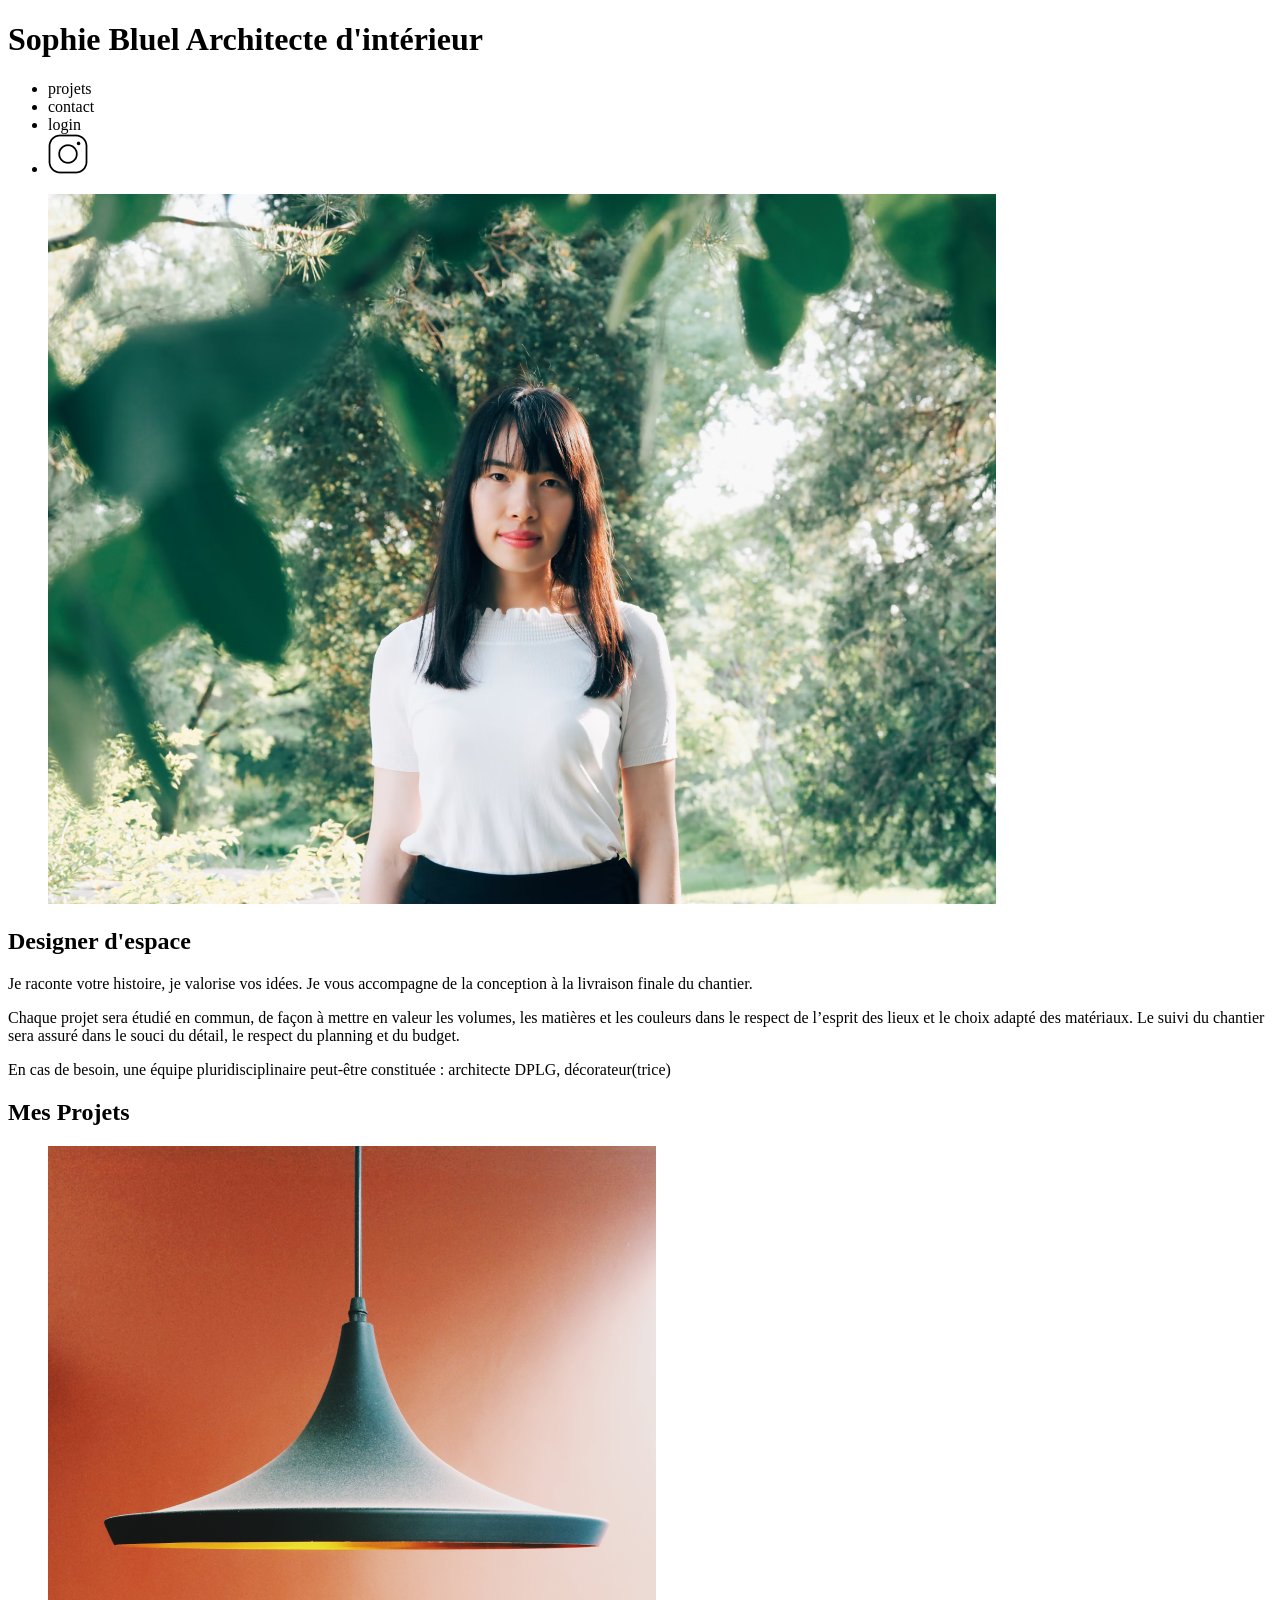
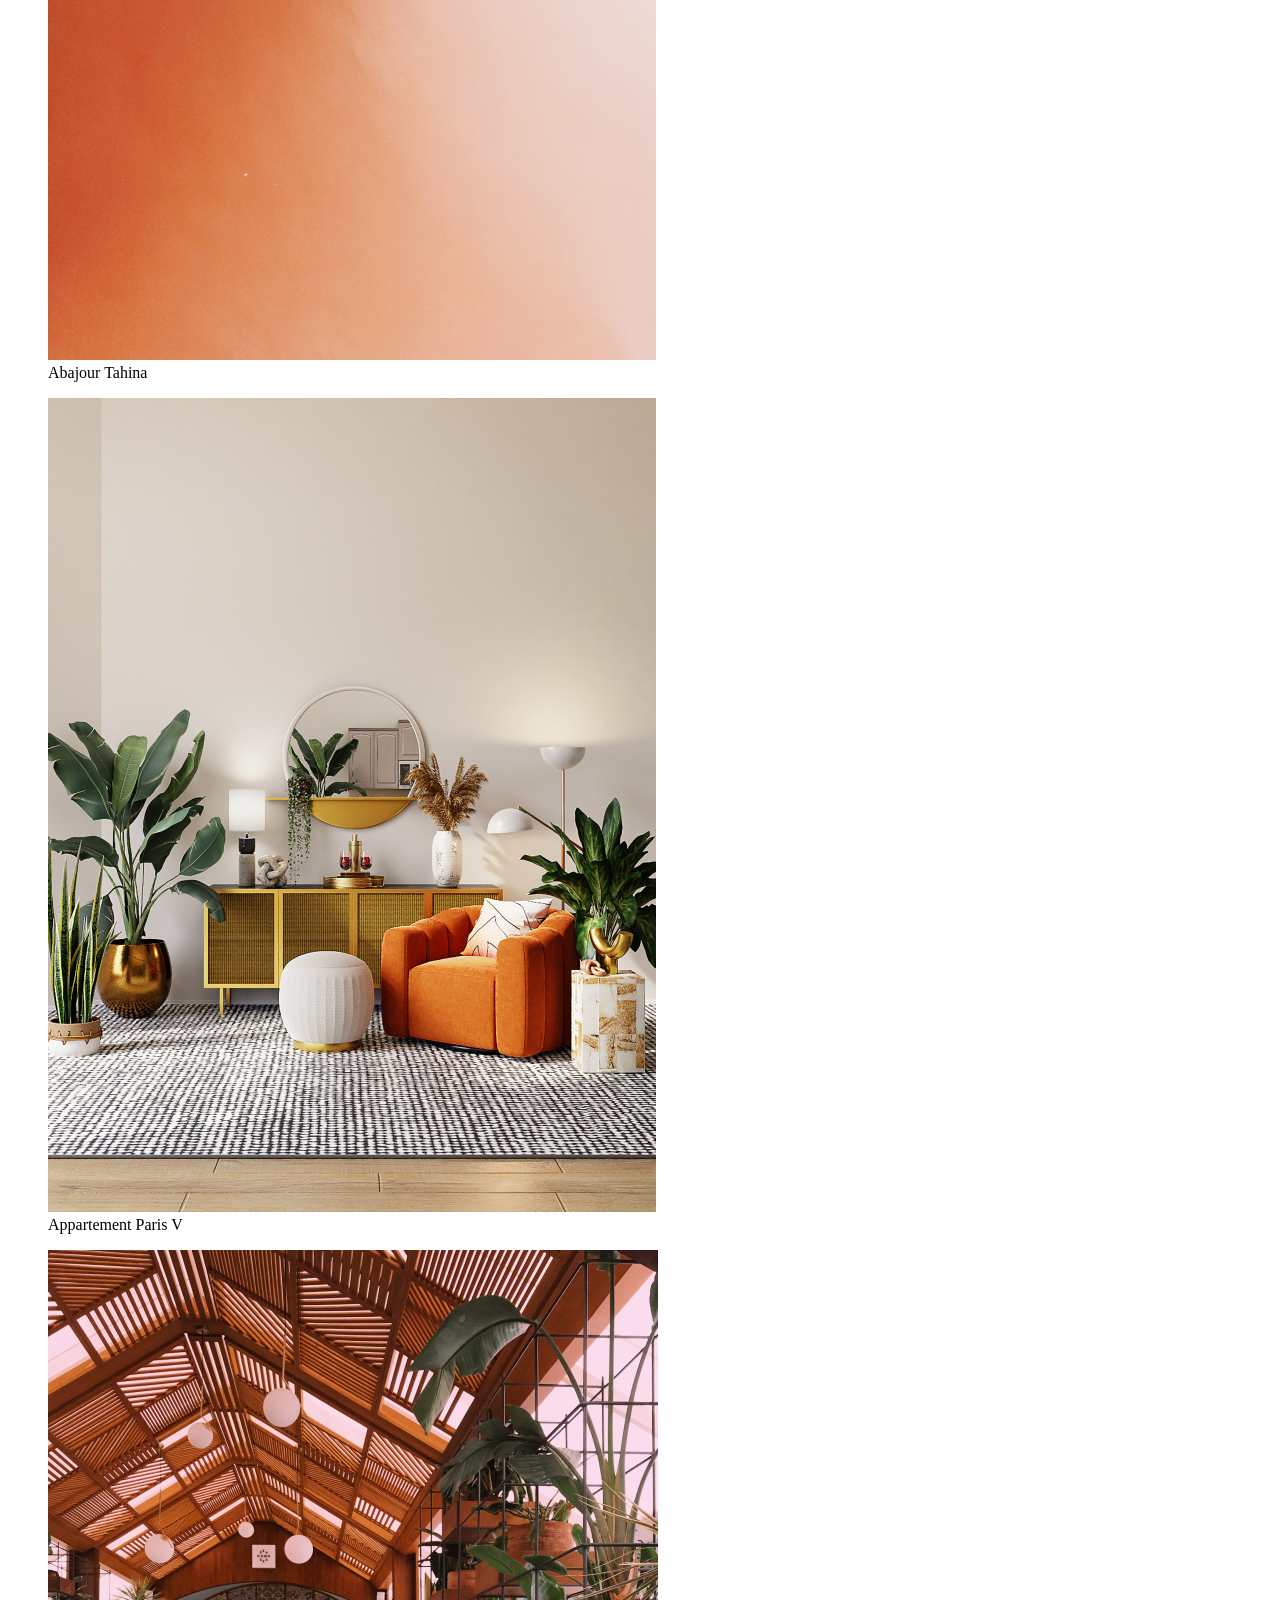
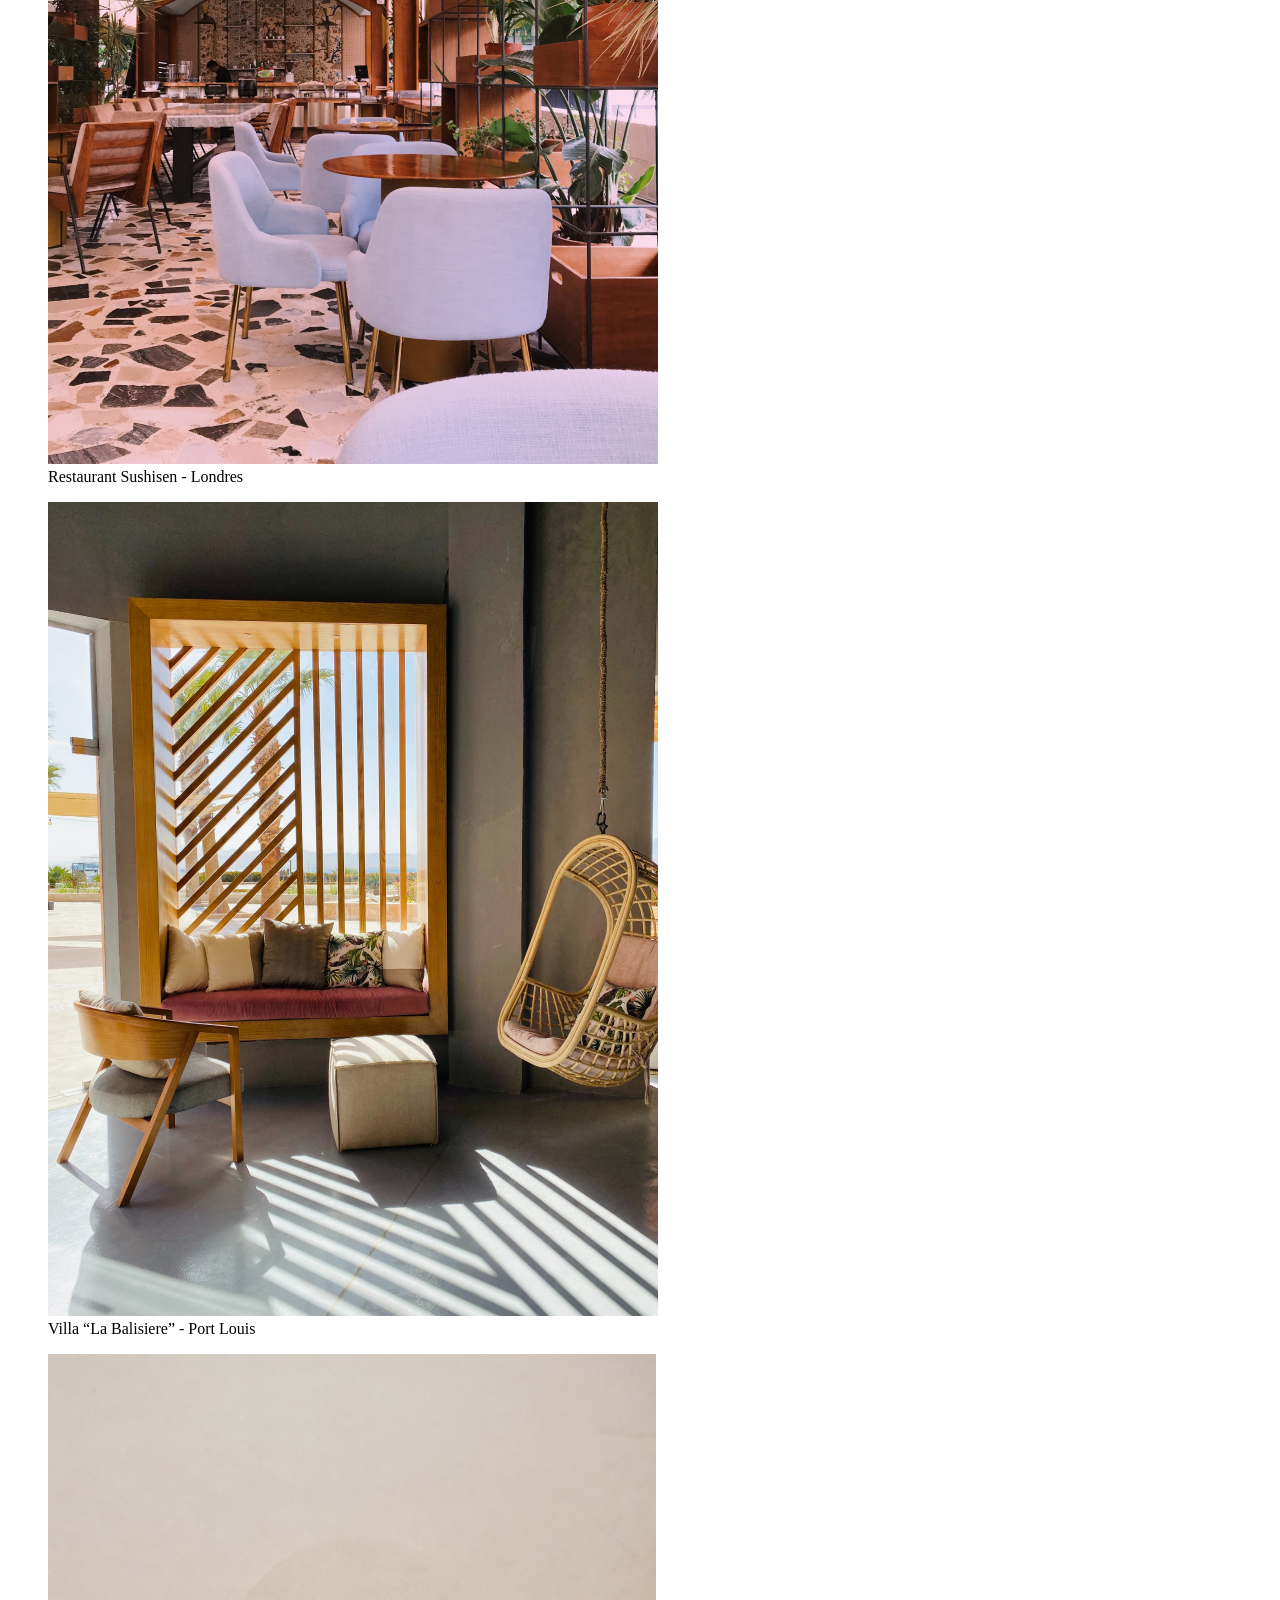
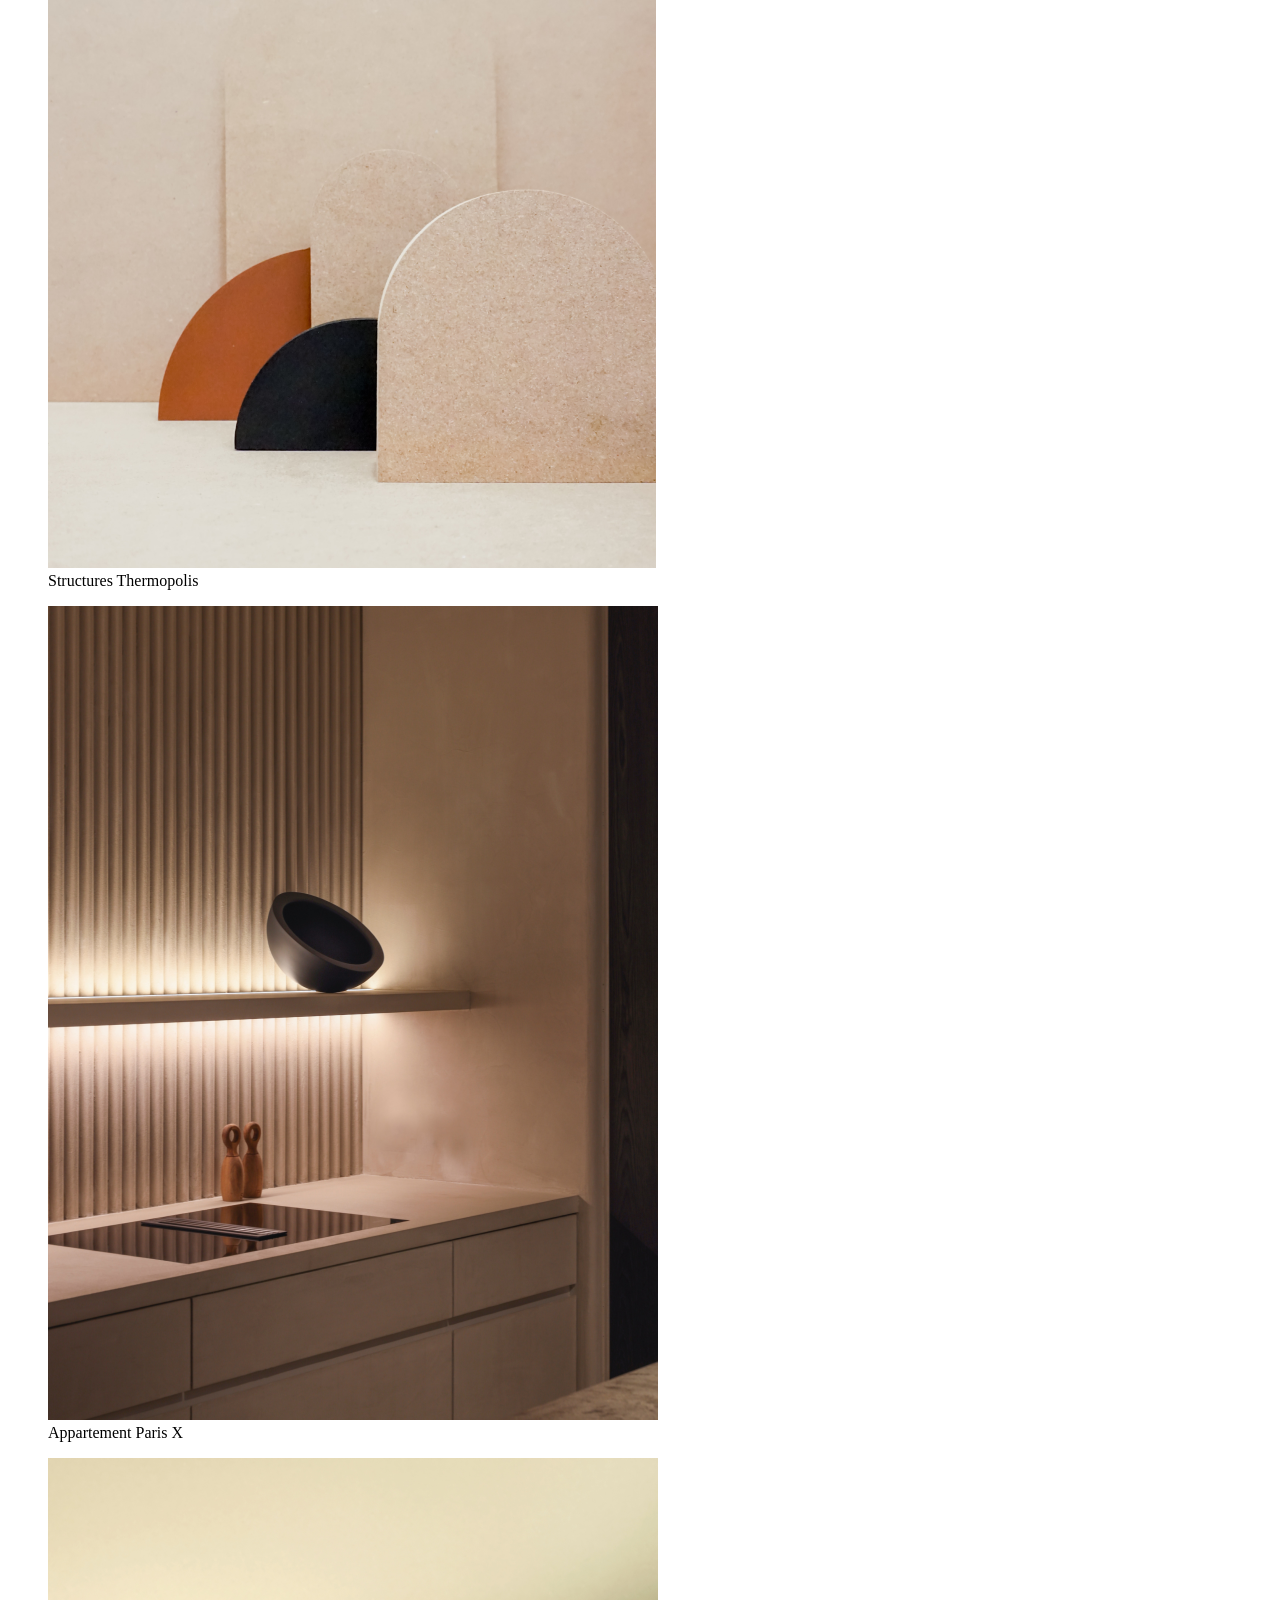
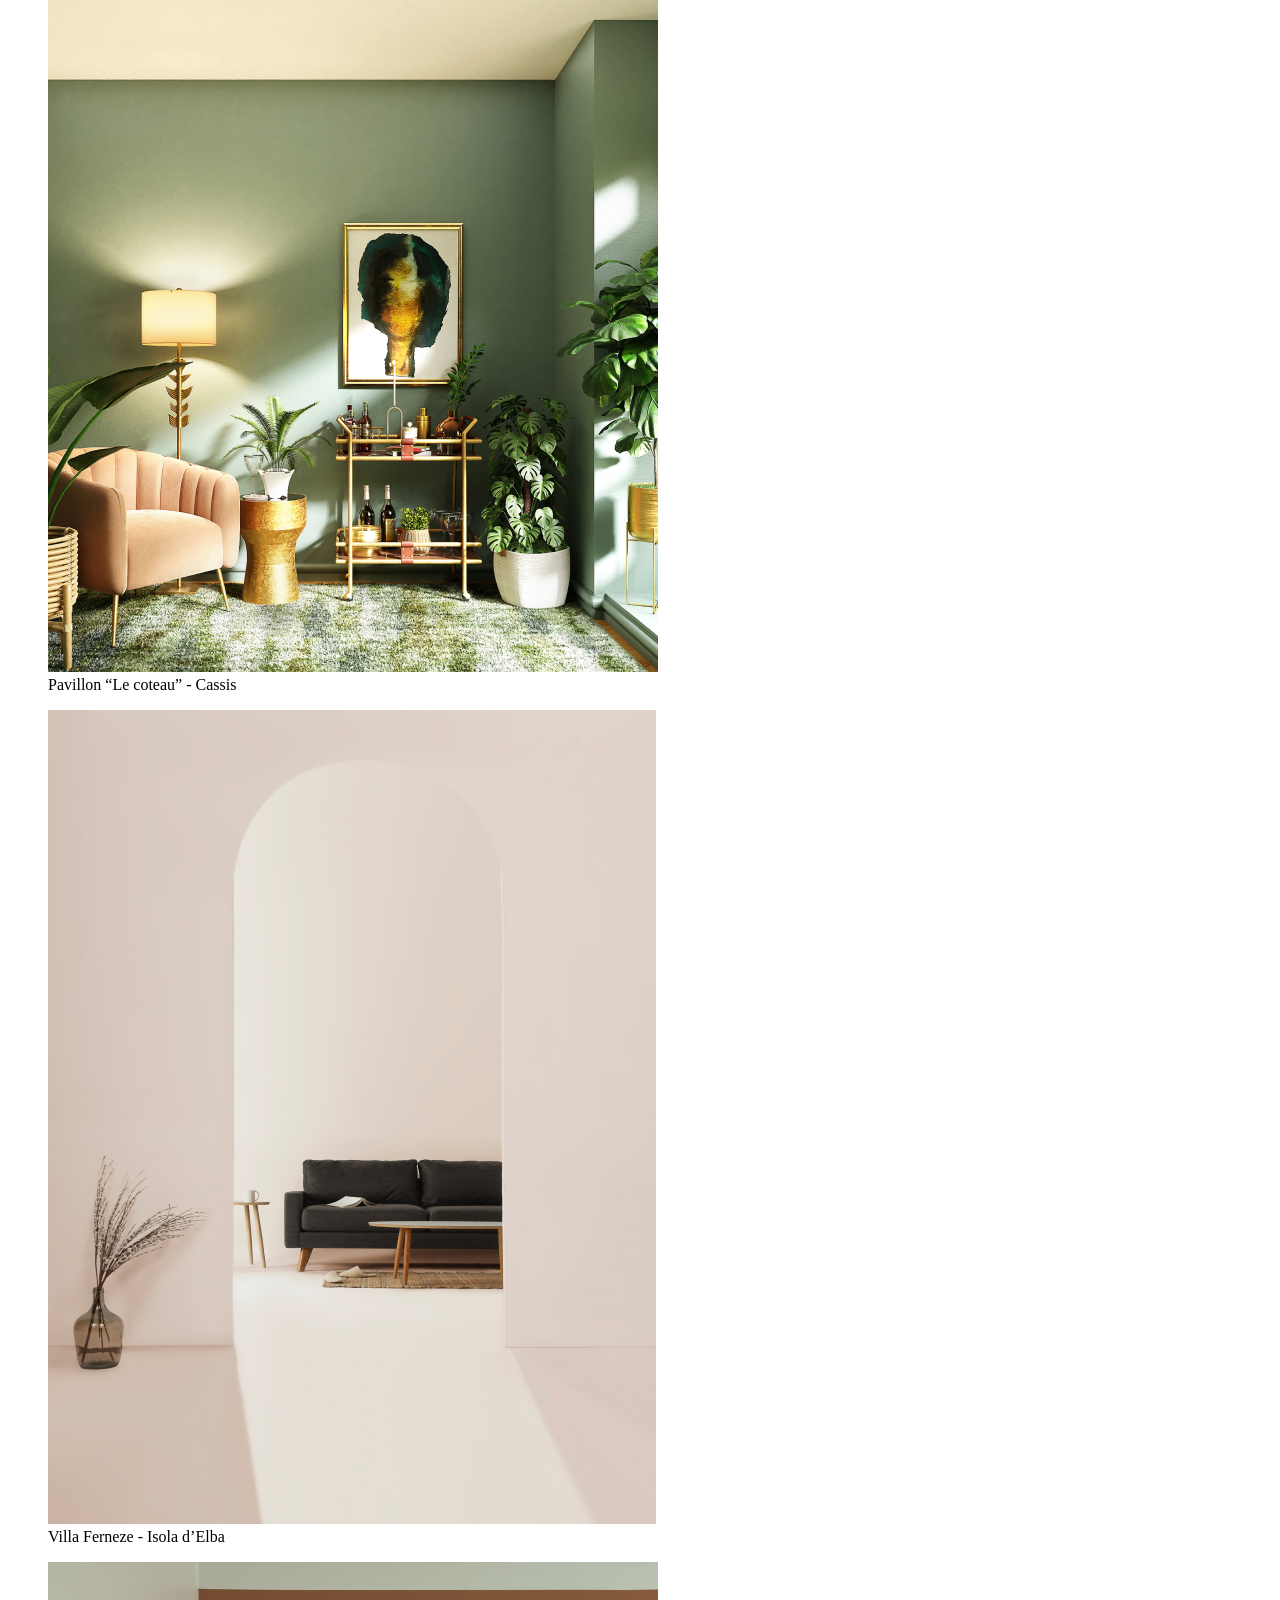
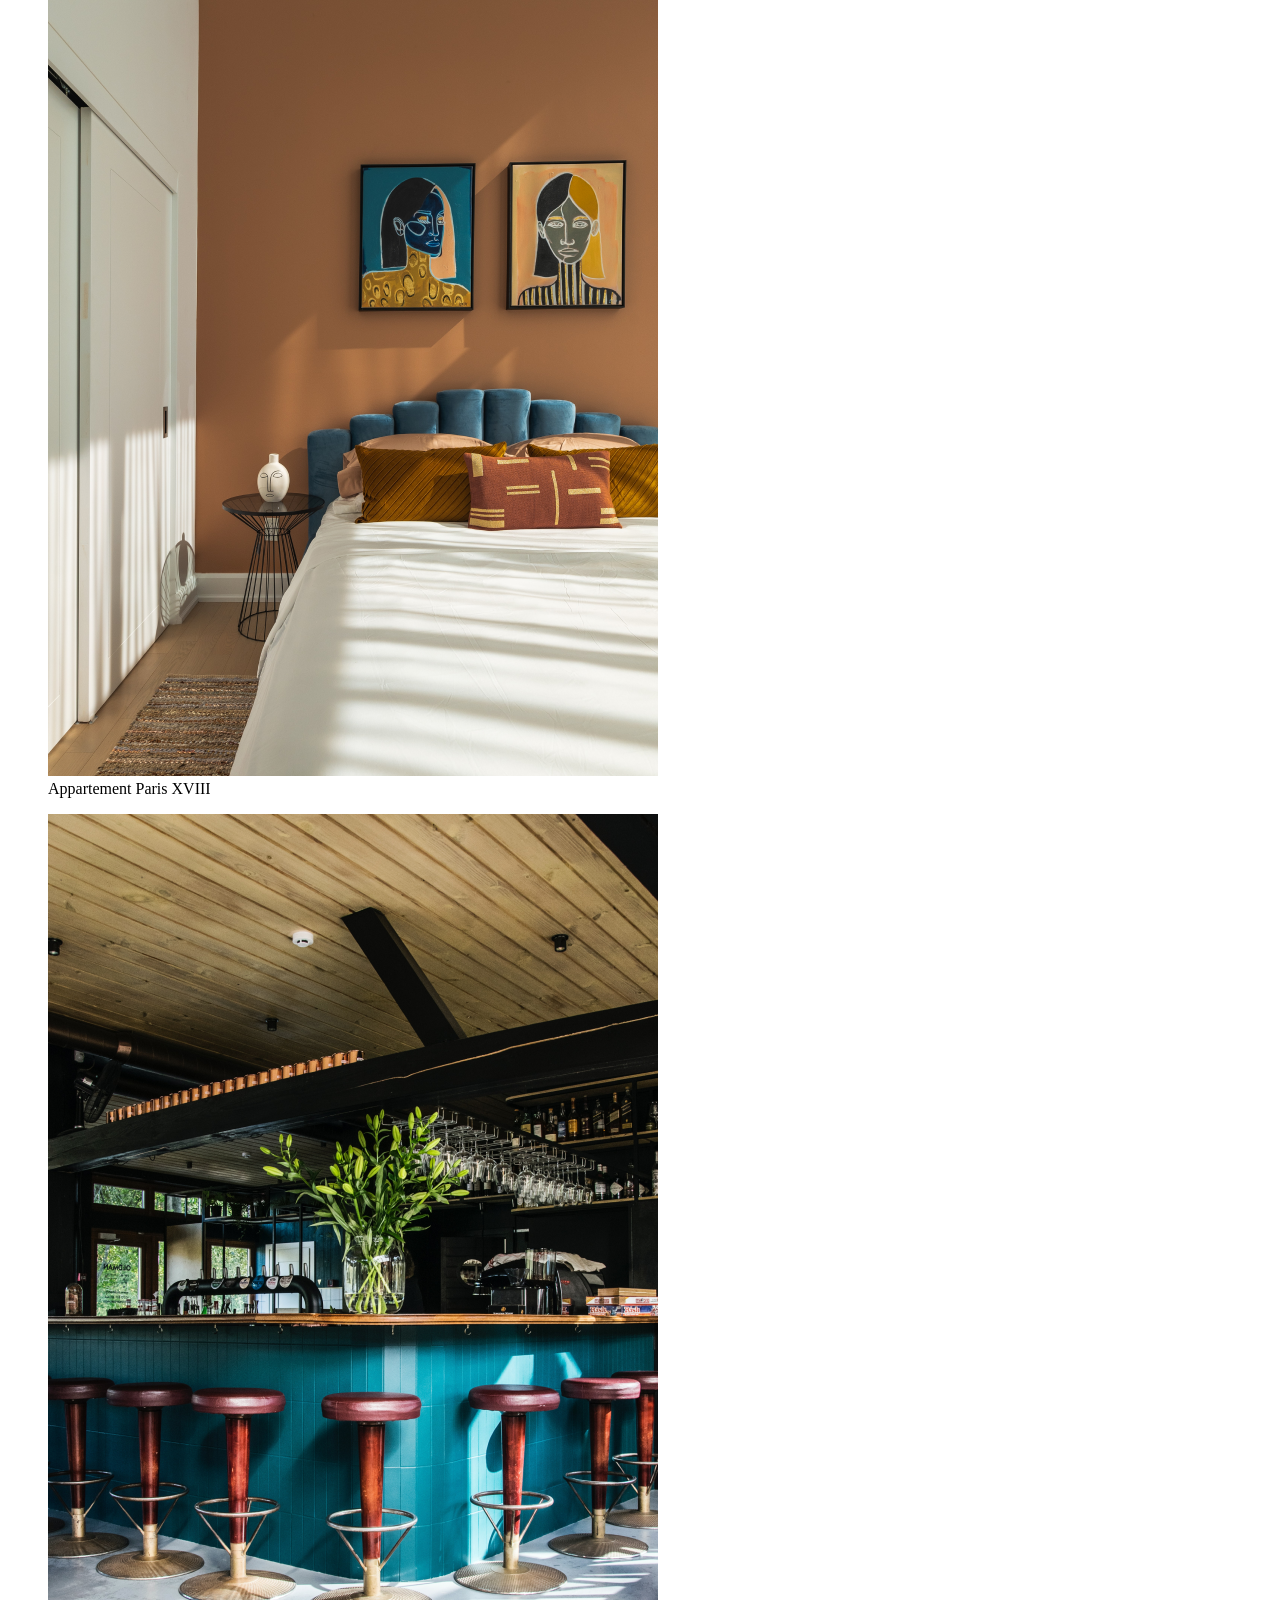
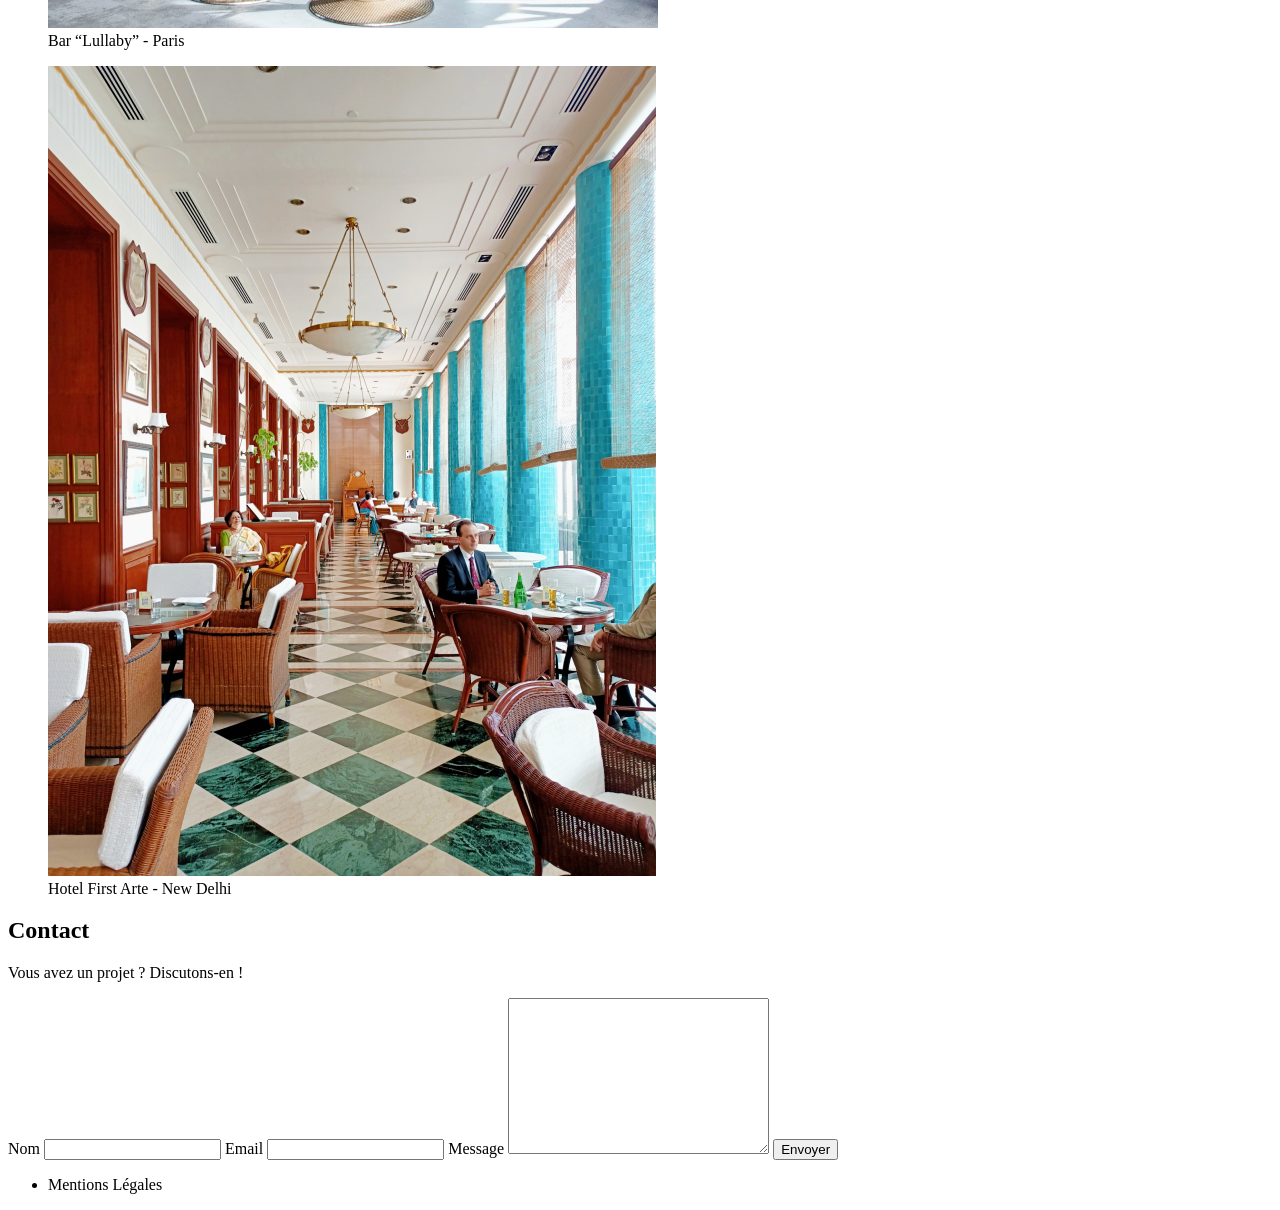
==== FrontEnd/index.html @ 2bd32fc4 "Project Initialization: Architect Portfolio" ====
<!DOCTYPE html>
<html lang="fr">
<head>
	<meta charset="UTF-8">
	<title>Sophie Bluel - Architecte d'intérieur</title>
	<meta name="viewport" content="width=device-width, initial-scale=1.0">
	<link rel="preconnect" href="https://fonts.googleapis.com">
	<link rel="preconnect" href="https://fonts.gstatic.com" crossorigin>
	<link href="https://fonts.googleapis.com/css2?family=Syne:wght@700;800&family=Work+Sans&display=swap" rel="stylesheet">
	<meta name="description" content="">
	<link rel="stylesheet" href="./assets/style.css">
</head>
<body>
<header>
	<h1>Sophie Bluel <span>Architecte d'intérieur</span></h1>
	<nav>
		<ul>
			<li>projets</li>
			<li>contact</li>
			<li>login</li>
			<li><img src="./assets/icons/instagram.png" alt="Instagram"></li>
		</ul>
	</nav>
</header>
<main>
	<section id="introduction">
		<figure>
			<img src="./assets/images/sophie-bluel.png" alt="">
		</figure>
		<article>
			<h2>Designer d'espace</h2>
			<p>Je raconte votre histoire, je valorise vos idées. Je vous accompagne de la conception à la livraison finale du chantier.</p>
			<p>Chaque projet sera étudié en commun, de façon à mettre en valeur les volumes, les matières et les couleurs dans le respect de l’esprit des lieux et le choix adapté des matériaux. Le suivi du chantier sera assuré dans le souci du détail, le respect du planning et du budget.</p>
			<p>En cas de besoin, une équipe pluridisciplinaire peut-être constituée : architecte DPLG, décorateur(trice)</p>
		</article>
	</section>
	<section id="portfolio">
		<h2>Mes Projets</h2>
		<div class="gallery">
			<figure>
				<img src="assets/images/abajour-tahina.png" alt="Abajour Tahina">
				<figcaption>Abajour Tahina</figcaption>
			</figure>
			<figure>
				<img src="assets/images/appartement-paris-v.png" alt="Appartement Paris V">
				<figcaption>Appartement Paris V</figcaption>
			</figure>
			<figure>
				<img src="assets/images/restaurant-sushisen-londres.png" alt="Restaurant Sushisen - Londres">
				<figcaption>Restaurant Sushisen - Londres</figcaption>
			</figure>
			<figure>
				<img src="assets/images/la-balisiere.png" alt="Villa “La Balisiere” - Port Louis">
				<figcaption>Villa “La Balisiere” - Port Louis</figcaption>
			</figure>
			<figure>
				<img src="assets/images/structures-thermopolis.png" alt="Structures Thermopolis">
				<figcaption>Structures Thermopolis</figcaption>
			</figure>
			<figure>
				<img src="assets/images/appartement-paris-x.png" alt="Appartement Paris X">
				<figcaption>Appartement Paris X</figcaption>
			</figure>
			<figure>
				<img src="assets/images/le-coteau-cassis.png" alt="Pavillon “Le coteau” - Cassis">
				<figcaption>Pavillon “Le coteau” - Cassis</figcaption>
			</figure>
			<figure>
				<img src="assets/images/villa-ferneze.png" alt="Villa Ferneze - Isola d’Elba">
				<figcaption>Villa Ferneze - Isola d’Elba</figcaption>
			</figure>
			<figure>
				<img src="assets/images/appartement-paris-xviii.png" alt="Appartement Paris XVIII">
				<figcaption>Appartement Paris XVIII</figcaption>
			</figure>
			<figure>
				<img src="assets/images/bar-lullaby-paris.png" alt="Bar “Lullaby” - Paris">
				<figcaption>Bar “Lullaby” - Paris</figcaption>
			</figure>
			<figure>
				<img src="assets/images/hotel-first-arte-new-delhi.png" alt="Hotel First Arte - New Delhi">
				<figcaption>Hotel First Arte - New Delhi</figcaption>
			</figure>
		</div>
	</section>
	<section id="contact">
		<h2>Contact</h2>
		<p>Vous avez un projet ? Discutons-en !</p>
		<form action="#" method="post">
			<label for="name">Nom</label>
			<input type="text" name="name" id="name">
			<label for="email">Email</label>
			<input type="email" name="email" id="email">
			<label for="message">Message</label>
			<textarea name="message" id="message" cols="30" rows="10"></textarea>
			<input type="submit" value="Envoyer">
		</form>
	</section>
</main>

<footer>
	<nav>
		<ul>
			<li>Mentions Légales</li>
		</ul>
	</nav>
</footer>
</body>
</html>
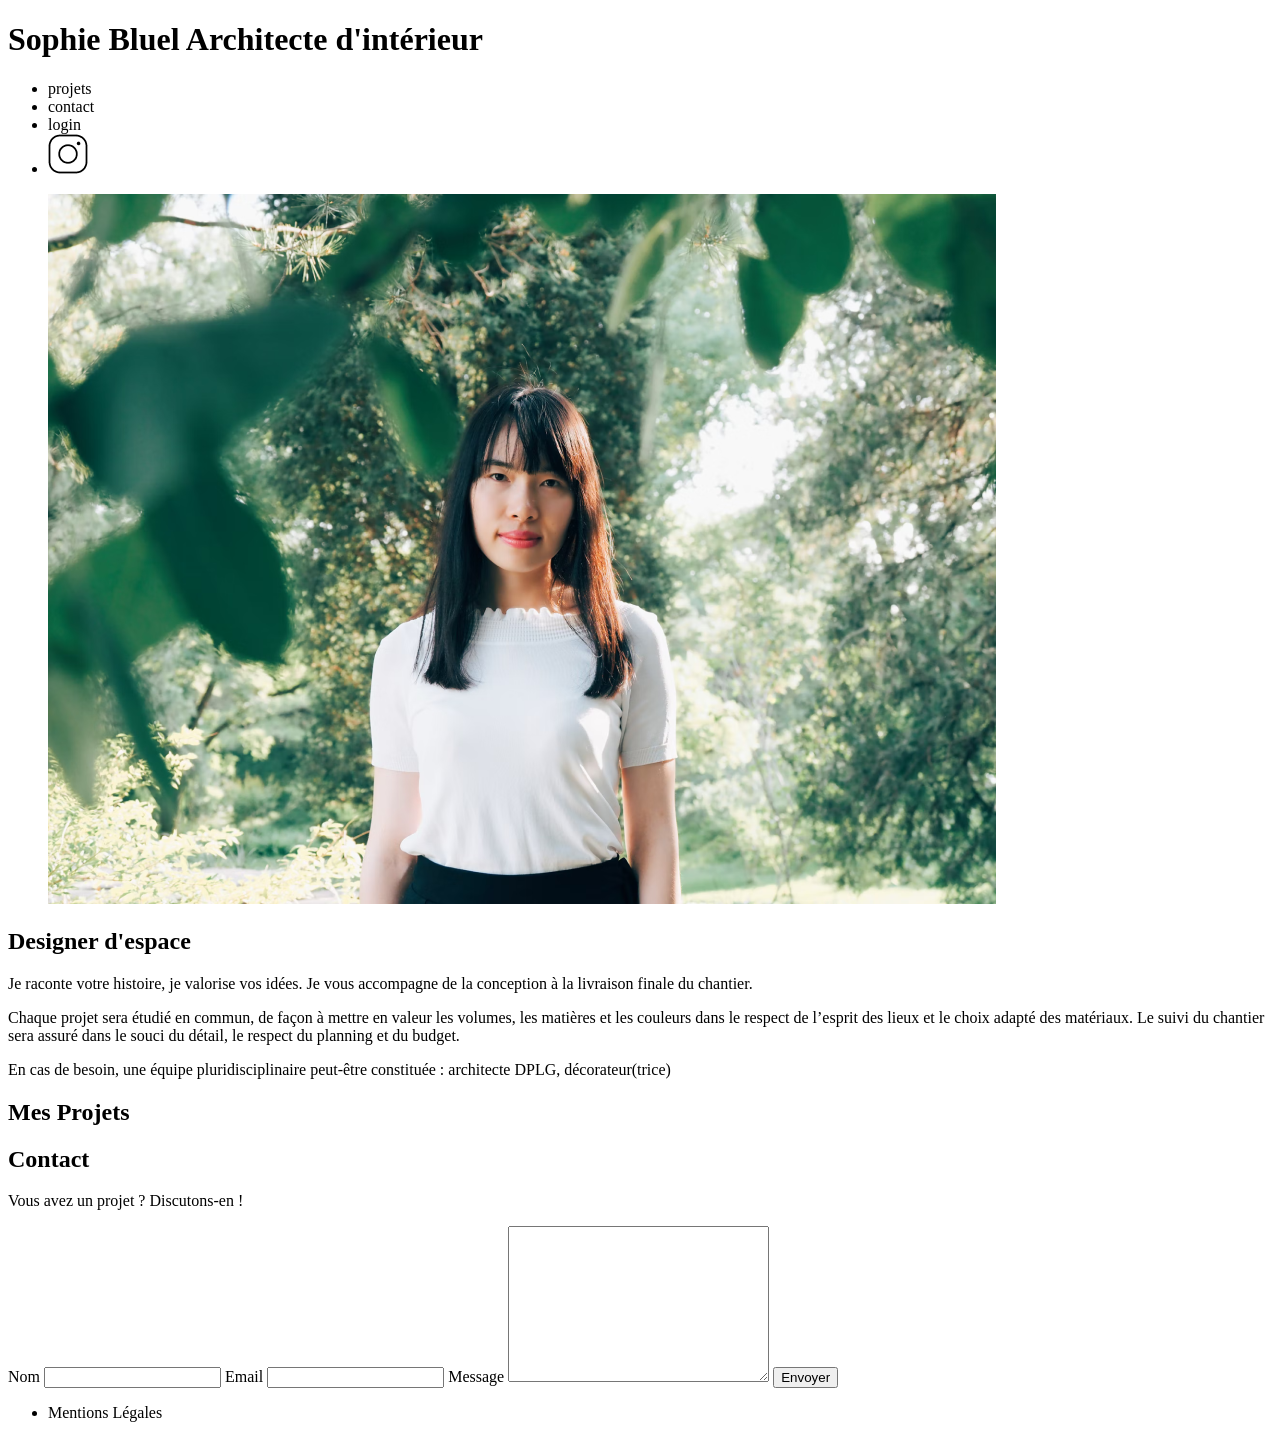
==== commit 1930aec0: "Fetch and display projects from API" ====
--- a/FrontEnd/index.html
+++ b/FrontEnd/index.html
@@ -1,109 +1,80 @@
 <!DOCTYPE html>
 <html lang="fr">
-<head>
-	<meta charset="UTF-8">
-	<title>Sophie Bluel - Architecte d'intérieur</title>
-	<meta name="viewport" content="width=device-width, initial-scale=1.0">
-	<link rel="preconnect" href="https://fonts.googleapis.com">
-	<link rel="preconnect" href="https://fonts.gstatic.com" crossorigin>
-	<link href="https://fonts.googleapis.com/css2?family=Syne:wght@700;800&family=Work+Sans&display=swap" rel="stylesheet">
-	<meta name="description" content="">
-	<link rel="stylesheet" href="./assets/style.css">
-</head>
-<body>
-<header>
-	<h1>Sophie Bluel <span>Architecte d'intérieur</span></h1>
-	<nav>
-		<ul>
-			<li>projets</li>
-			<li>contact</li>
-			<li>login</li>
-			<li><img src="./assets/icons/instagram.png" alt="Instagram"></li>
-		</ul>
-	</nav>
-</header>
-<main>
-	<section id="introduction">
-		<figure>
-			<img src="./assets/images/sophie-bluel.png" alt="">
-		</figure>
-		<article>
-			<h2>Designer d'espace</h2>
-			<p>Je raconte votre histoire, je valorise vos idées. Je vous accompagne de la conception à la livraison finale du chantier.</p>
-			<p>Chaque projet sera étudié en commun, de façon à mettre en valeur les volumes, les matières et les couleurs dans le respect de l’esprit des lieux et le choix adapté des matériaux. Le suivi du chantier sera assuré dans le souci du détail, le respect du planning et du budget.</p>
-			<p>En cas de besoin, une équipe pluridisciplinaire peut-être constituée : architecte DPLG, décorateur(trice)</p>
-		</article>
-	</section>
-	<section id="portfolio">
-		<h2>Mes Projets</h2>
-		<div class="gallery">
-			<figure>
-				<img src="assets/images/abajour-tahina.png" alt="Abajour Tahina">
-				<figcaption>Abajour Tahina</figcaption>
-			</figure>
-			<figure>
-				<img src="assets/images/appartement-paris-v.png" alt="Appartement Paris V">
-				<figcaption>Appartement Paris V</figcaption>
-			</figure>
-			<figure>
-				<img src="assets/images/restaurant-sushisen-londres.png" alt="Restaurant Sushisen - Londres">
-				<figcaption>Restaurant Sushisen - Londres</figcaption>
-			</figure>
-			<figure>
-				<img src="assets/images/la-balisiere.png" alt="Villa “La Balisiere” - Port Louis">
-				<figcaption>Villa “La Balisiere” - Port Louis</figcaption>
-			</figure>
-			<figure>
-				<img src="assets/images/structures-thermopolis.png" alt="Structures Thermopolis">
-				<figcaption>Structures Thermopolis</figcaption>
-			</figure>
-			<figure>
-				<img src="assets/images/appartement-paris-x.png" alt="Appartement Paris X">
-				<figcaption>Appartement Paris X</figcaption>
-			</figure>
-			<figure>
-				<img src="assets/images/le-coteau-cassis.png" alt="Pavillon “Le coteau” - Cassis">
-				<figcaption>Pavillon “Le coteau” - Cassis</figcaption>
-			</figure>
-			<figure>
-				<img src="assets/images/villa-ferneze.png" alt="Villa Ferneze - Isola d’Elba">
-				<figcaption>Villa Ferneze - Isola d’Elba</figcaption>
-			</figure>
-			<figure>
-				<img src="assets/images/appartement-paris-xviii.png" alt="Appartement Paris XVIII">
-				<figcaption>Appartement Paris XVIII</figcaption>
-			</figure>
-			<figure>
-				<img src="assets/images/bar-lullaby-paris.png" alt="Bar “Lullaby” - Paris">
-				<figcaption>Bar “Lullaby” - Paris</figcaption>
-			</figure>
-			<figure>
-				<img src="assets/images/hotel-first-arte-new-delhi.png" alt="Hotel First Arte - New Delhi">
-				<figcaption>Hotel First Arte - New Delhi</figcaption>
-			</figure>
-		</div>
-	</section>
-	<section id="contact">
-		<h2>Contact</h2>
-		<p>Vous avez un projet ? Discutons-en !</p>
-		<form action="#" method="post">
-			<label for="name">Nom</label>
-			<input type="text" name="name" id="name">
-			<label for="email">Email</label>
-			<input type="email" name="email" id="email">
-			<label for="message">Message</label>
-			<textarea name="message" id="message" cols="30" rows="10"></textarea>
-			<input type="submit" value="Envoyer">
-		</form>
-	</section>
-</main>
+  <head>
+    <meta charset="UTF-8" />
+    <title>Sophie Bluel - Architecte d'intérieur</title>
+    <meta name="viewport" content="width=device-width, initial-scale=1.0" />
+    <link rel="preconnect" href="https://fonts.googleapis.com" />
+    <link rel="preconnect" href="https://fonts.gstatic.com" crossorigin />
+    <link
+      href="https://fonts.googleapis.com/css2?family=Syne:wght@700;800&family=Work+Sans&display=swap"
+      rel="stylesheet"
+    />
+    <meta name="description" content="" />
+    <link rel="stylesheet" href="./assets/style.css" />
+    <script src="main.js" defer></script>
+  </head>
+  <body>
+    <header>
+      <h1>Sophie Bluel <span>Architecte d'intérieur</span></h1>
+      <nav>
+        <ul>
+          <li>projets</li>
+          <li>contact</li>
+          <li>login</li>
+          <li><img src="./assets/icons/instagram.png" alt="Instagram" /></li>
+        </ul>
+      </nav>
+    </header>
+    <main>
+      <section id="introduction">
+        <figure>
+          <img src="./assets/images/sophie-bluel.png" alt="" />
+        </figure>
+        <article>
+          <h2>Designer d'espace</h2>
+          <p>
+            Je raconte votre histoire, je valorise vos idées. Je vous accompagne
+            de la conception à la livraison finale du chantier.
+          </p>
+          <p>
+            Chaque projet sera étudié en commun, de façon à mettre en valeur les
+            volumes, les matières et les couleurs dans le respect de l’esprit
+            des lieux et le choix adapté des matériaux. Le suivi du chantier
+            sera assuré dans le souci du détail, le respect du planning et du
+            budget.
+          </p>
+          <p>
+            En cas de besoin, une équipe pluridisciplinaire peut-être constituée
+            : architecte DPLG, décorateur(trice)
+          </p>
+        </article>
+      </section>
+      <section id="portfolio">
+        <h2>Mes Projets</h2>
+        <div class="gallery"></div>
+      </section>
+      <section id="contact">
+        <h2>Contact</h2>
+        <p>Vous avez un projet ? Discutons-en !</p>
+        <form action="#" method="post">
+          <label for="name">Nom</label>
+          <input type="text" name="name" id="name" />
+          <label for="email">Email</label>
+          <input type="email" name="email" id="email" />
+          <label for="message">Message</label>
+          <textarea name="message" id="message" cols="30" rows="10"></textarea>
+          <input type="submit" value="Envoyer" />
+        </form>
+      </section>
+    </main>
 
-<footer>
-	<nav>
-		<ul>
-			<li>Mentions Légales</li>
-		</ul>
-	</nav>
-</footer>
-</body>
+    <footer>
+      <nav>
+        <ul>
+          <li>Mentions Légales</li>
+        </ul>
+      </nav>
+    </footer>
+  </body>
 </html>
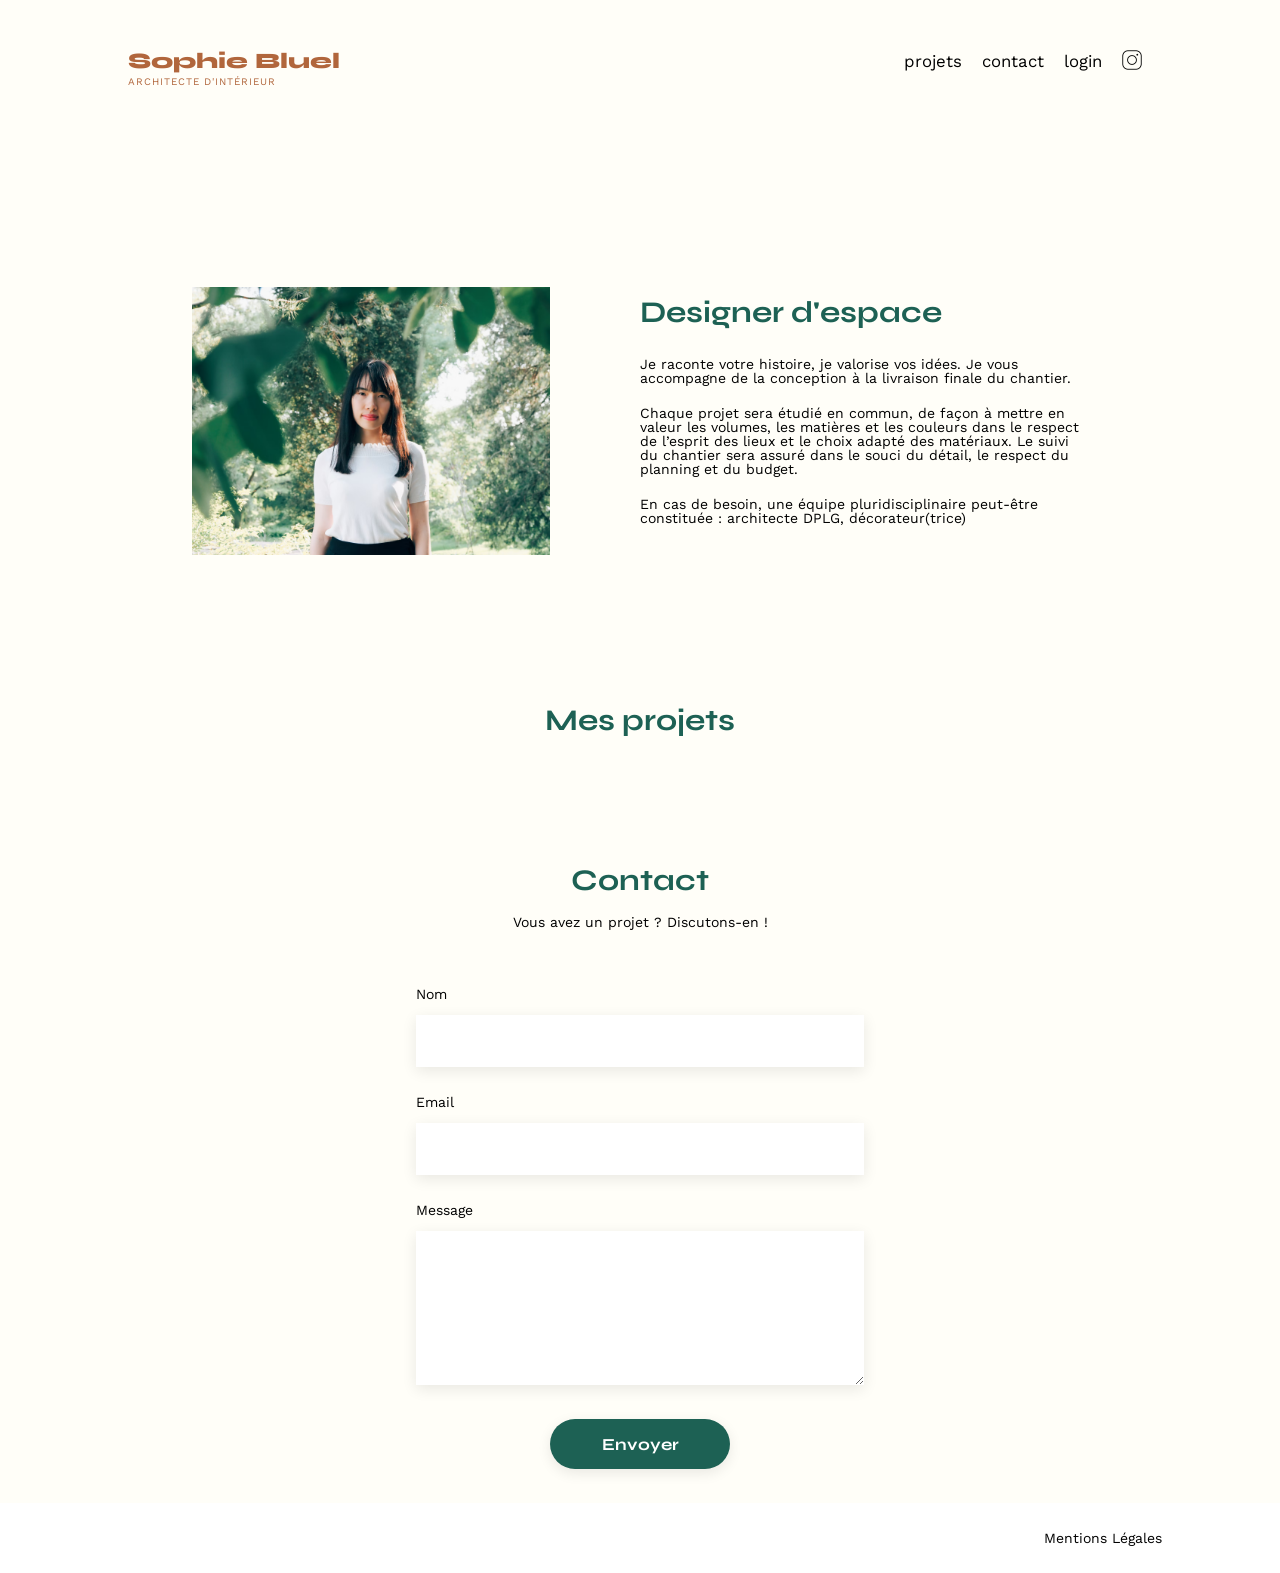
==== commit 68b1e161: "Minor CSS fixes for homepage text" ====
--- a/FrontEnd/index.html
+++ b/FrontEnd/index.html
@@ -51,7 +51,8 @@
         </article>
       </section>
       <section id="portfolio">
-        <h2>Mes Projets</h2>
+        <h2>Mes projets</h2>
+        <div class="filters"></div>
         <div class="gallery"></div>
       </section>
       <section id="contact">
--- a/FrontEnd/assets/style.css
+++ b/FrontEnd/assets/style.css
@@ -0,0 +1,399 @@
+/* http://meyerweb.com/eric/tools/css/reset/
+   v2.0 | 20110126
+   License: none (public domain)
+*/
+
+html,
+body,
+div,
+span,
+applet,
+object,
+iframe,
+h1,
+h2,
+h3,
+h4,
+h5,
+h6,
+p,
+blockquote,
+pre,
+a,
+abbr,
+acronym,
+address,
+big,
+cite,
+code,
+del,
+dfn,
+em,
+img,
+ins,
+kbd,
+q,
+s,
+samp,
+small,
+strike,
+strong,
+sub,
+sup,
+tt,
+var,
+b,
+u,
+i,
+center,
+dl,
+dt,
+dd,
+ol,
+ul,
+li,
+fieldset,
+form,
+label,
+legend,
+table,
+caption,
+tbody,
+tfoot,
+thead,
+tr,
+th,
+td,
+article,
+aside,
+canvas,
+details,
+embed,
+figure,
+figcaption,
+footer,
+header,
+hgroup,
+menu,
+nav,
+output,
+ruby,
+section,
+summary,
+time,
+mark,
+audio,
+video {
+  margin: 0;
+  padding: 0;
+  border: 0;
+  font-size: 100%;
+  font: inherit;
+  vertical-align: baseline;
+}
+/* HTML5 display-role reset for older browsers */
+article,
+aside,
+details,
+figcaption,
+figure,
+footer,
+header,
+hgroup,
+menu,
+nav,
+section {
+  display: block;
+}
+
+html,
+body {
+  height: 100%;
+}
+
+body {
+  line-height: 1;
+}
+
+main {
+  flex: 1;
+  width: 70%;
+  margin: auto;
+}
+
+ol,
+ul {
+  list-style: none;
+}
+blockquote,
+q {
+  quotes: none;
+}
+blockquote:before,
+blockquote:after,
+q:before,
+q:after {
+  content: "";
+  content: none;
+}
+table {
+  border-collapse: collapse;
+  border-spacing: 0;
+}
+/** end reset css**/
+body {
+  margin: auto;
+  font-family: "Work Sans";
+  font-size: 14px;
+  background-color: #fffef8;
+  display: flex;
+  flex-direction: column;
+  align-items: center;
+  min-height: 100vh;
+}
+header {
+  display: flex;
+  justify-content: space-between;
+  margin: 50px 0;
+  width: 80%;
+}
+section {
+  margin: 50px 0;
+}
+
+h1 {
+  display: flex;
+  flex-direction: column;
+  font-family: "Syne";
+  font-size: 22px;
+  font-weight: 800;
+  color: #b1663c;
+}
+
+h1 > span {
+  font-family: "Work Sans";
+  font-size: 10px;
+  letter-spacing: 0.1em;
+  font-weight: 400;
+  text-transform: uppercase;
+  margin-top: 5px;
+}
+
+h2 {
+  font-family: "Syne";
+  font-weight: 700;
+  font-size: 30px;
+  color: #1d6154;
+}
+nav ul {
+  display: flex;
+  align-items: center;
+  list-style-type: none;
+}
+nav li {
+  padding: 0 10px;
+  font-size: 1.2em;
+}
+
+nav ul li img {
+  height: 1.2em; /* Même hauteur que les textes */
+  object-fit: contain; /* Contien l'image dans ul */
+}
+
+li:hover {
+  color: #b1663c;
+}
+#introduction {
+  display: flex;
+  align-items: center;
+  margin-top: 150px;
+}
+#introduction figure {
+  flex: 1;
+}
+#introduction img {
+  display: block;
+  /*margin: auto;*/
+  width: 80%;
+}
+
+#introduction article {
+  flex: 1;
+}
+#introduction h2 {
+  margin-bottom: 1em;
+}
+
+#introduction p {
+  margin-bottom: 1.5em;
+}
+
+#portfolio {
+  margin-top: 150px;
+}
+#portfolio h2 {
+  text-align: center;
+  margin-bottom: 1em;
+}
+.gallery {
+  width: 100%;
+  display: grid;
+  grid-template-columns: 1fr 1fr 1fr;
+  grid-column-gap: 20px;
+  grid-row-gap: 20px;
+}
+
+.gallery img {
+  width: 100%;
+}
+#contact {
+  width: 50%;
+  margin: auto;
+  margin-top: 100px;
+}
+#contact > * {
+  text-align: center;
+}
+#contact h2 {
+  margin-bottom: 20px;
+}
+#contact form {
+  text-align: left;
+  margin-top: 30px;
+  display: flex;
+  flex-direction: column;
+}
+
+#contact input {
+  height: 50px;
+  font-size: 1.2em;
+  border: none;
+  box-shadow: 0px 4px 14px rgba(0, 0, 0, 0.09);
+}
+#contact label {
+  margin: 2em 0 1em 0;
+}
+#contact textarea {
+  border: none;
+  box-shadow: 0px 4px 14px rgba(0, 0, 0, 0.09);
+}
+
+input[type="submit"] {
+  font-family: "Syne";
+  font-weight: 700;
+  color: white;
+  background-color: #1d6154;
+  margin: 2em auto;
+  width: 180px;
+  text-align: center;
+  border-radius: 60px;
+  cursor: pointer;
+}
+
+footer {
+  background-color: #ffffff;
+  width: 100%;
+}
+
+footer nav ul {
+  display: flex;
+  justify-content: flex-end;
+  margin: 2em;
+}
+
+footer nav ul li {
+  font-size: 1em;
+  margin-right: 80px;
+}
+
+/* --- PAGE DE LOGIN ---*/
+
+#login {
+  width: 40%;
+  margin: auto;
+  display: flex;
+  flex-direction: column;
+}
+#login > * {
+  text-align: center;
+}
+#login h2 {
+  margin-bottom: 10px;
+  margin-top: 80px;
+}
+#login form {
+  text-align: left;
+  margin-top: 30px;
+  display: flex;
+  flex-direction: column;
+}
+
+#login input {
+  height: 50px;
+  font-size: 1.2em;
+  border: none;
+  box-shadow: 0px 4px 14px rgba(0, 0, 0, 0.09);
+}
+#login label {
+  margin: 2em 0 1em 0;
+}
+#login textarea {
+  border: none;
+  box-shadow: 0px 4px 14px rgba(0, 0, 0, 0.09);
+}
+
+#login a {
+  color: black;
+}
+
+/* --- BOUTONS FILTRES --- */
+
+.filters {
+  display: flex;
+  justify-content: center;
+}
+
+.filters button {
+  font-family: "Syne";
+  font-weight: 700;
+  color: #1d6154;
+  background-color: #fffef8;
+  margin: 2em 0.5em 3.5em 0.5em;
+  text-align: center;
+  border-radius: 60px;
+  cursor: pointer;
+  height: 37px;
+  font-size: 1em;
+  border: solid 1px #1d6154;
+  box-shadow: 0px 4px 14px rgba(0, 0, 0, 0.09);
+  padding: 0px 30px;
+}
+
+.filters button.selected {
+  font-family: "Syne";
+  font-weight: 700;
+  color: #fffef8;
+  background-color: #1d6154;
+  margin: 2em 0.5em 3.5em 0.5em;
+  text-align: center;
+  border-radius: 60px;
+  cursor: pointer;
+  height: 37px;
+  font-size: 1em;
+  border: none;
+  box-shadow: 0px 4px 14px rgba(0, 0, 0, 0.09);
+  padding: 0px 30px;
+}
+
+button {
+  all: unset;
+}
+
+/* --- MESSAGE D'ERREUR LOGIN --- */
+
+.error-text {
+  color: red;
+  padding: 20px 0px;
+  text-align: center;
+  font-weight: 600;
+}
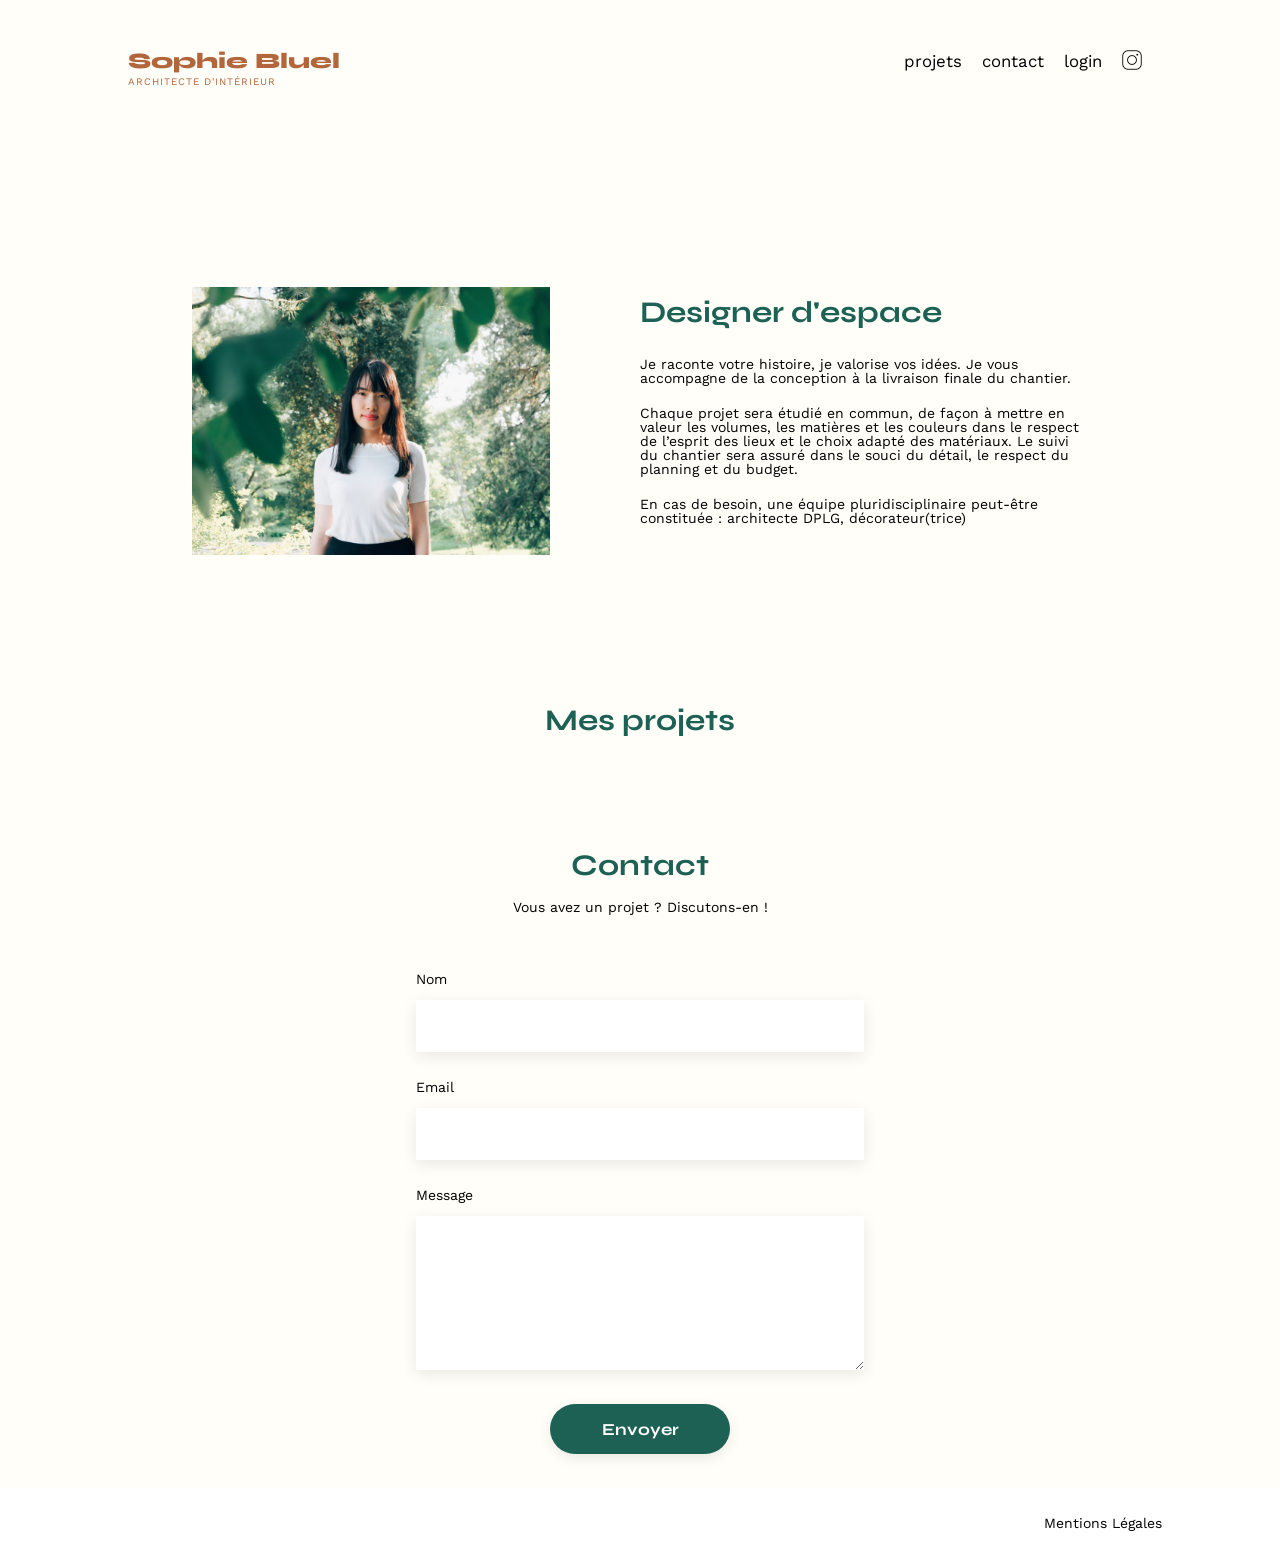
==== commit fc49b218: "Add editor interface and authentication flow" ====
--- a/FrontEnd/index.html
+++ b/FrontEnd/index.html
@@ -10,9 +10,14 @@
       href="https://fonts.googleapis.com/css2?family=Syne:wght@700;800&family=Work+Sans&display=swap"
       rel="stylesheet"
     />
+    <link
+      rel="stylesheet"
+      href="https://cdnjs.cloudflare.com/ajax/libs/font-awesome/6.5.0/css/all.min.css"
+    />
     <meta name="description" content="" />
     <link rel="stylesheet" href="./assets/style.css" />
     <script src="main.js" defer></script>
+    <script src="admin.js" defer></script>
   </head>
   <body>
     <header>
@@ -21,7 +26,7 @@
         <ul>
           <li>projets</li>
           <li>contact</li>
-          <li>login</li>
+          <li id="login-header">login</li>
           <li><img src="./assets/icons/instagram.png" alt="Instagram" /></li>
         </ul>
       </nav>
--- a/FrontEnd/assets/style.css
+++ b/FrontEnd/assets/style.css
@@ -233,7 +233,8 @@
 }
 #portfolio h2 {
   text-align: center;
-  margin-bottom: 1em;
+  margin-bottom: 0.5em;
+  margin-top: 0.5em;
 }
 .gallery {
   width: 100%;
@@ -397,3 +398,56 @@
   text-align: center;
   font-weight: 600;
 }
+
+/* --- BARRE DU MODE EDITION --- */
+
+.edit-mode {
+  display: flex;
+  flex-direction: row;
+  padding: 20px 0px;
+  width: 100%;
+  background-color: black;
+  color: #ffffff;
+  justify-content: center;
+}
+
+.edit-mode i {
+  margin-right: 10px;
+}
+
+.edit-mode p {
+  font-size: 16px;
+}
+
+/* --- BOUTON MODIFIER --- */
+
+.edit-project {
+  display: flex;
+  flex-direction: row;
+  justify-content: center;
+  align-items: center;
+  margin-bottom: 5em;
+}
+
+.edit-project a {
+  display: flex;
+  flex-direction: row;
+  align-items: center;
+  text-decoration: none;
+  color: black;
+  position: absolute;
+  transform: translateX(12em);
+}
+
+.edit-project a i {
+  margin-right: 0.5em;
+}
+
+#login-header a {
+  text-decoration: none;
+  color: black;
+}
+
+#login-header a:hover {
+  color: #b1663c;
+}
